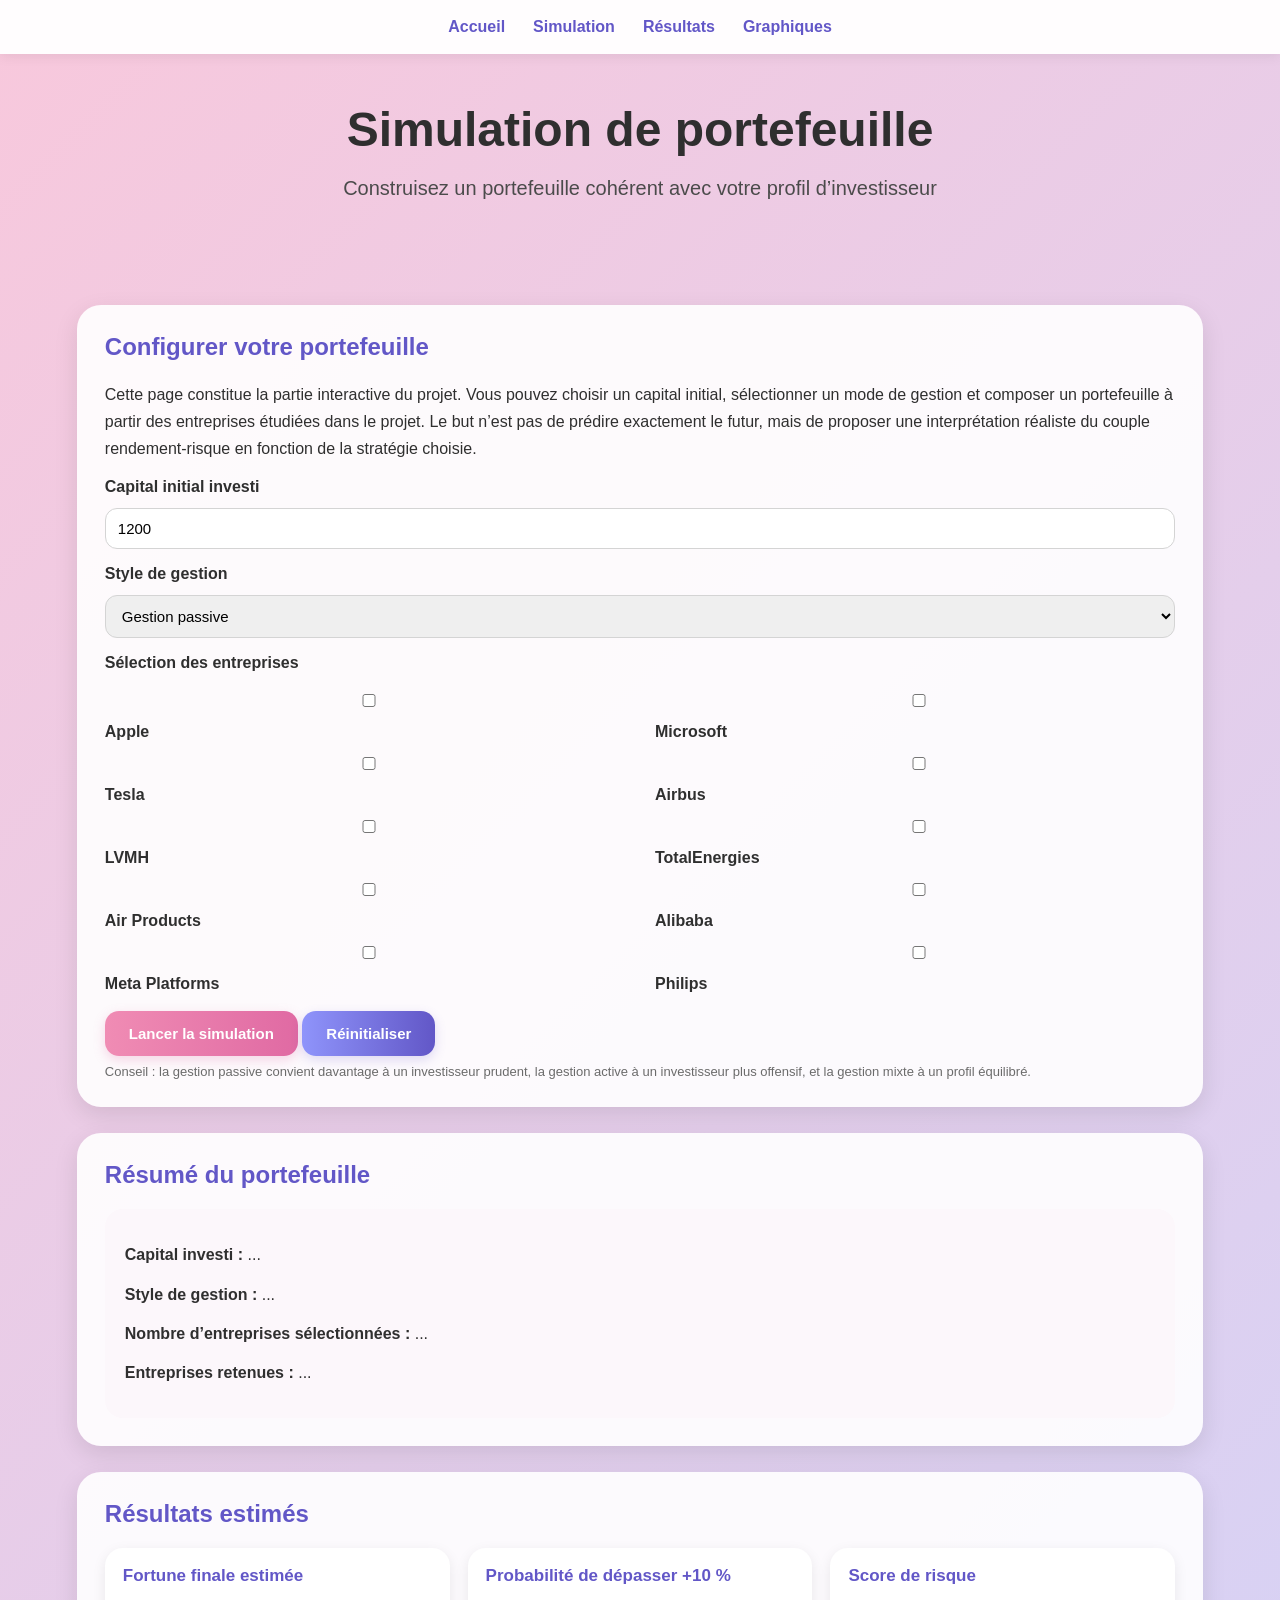
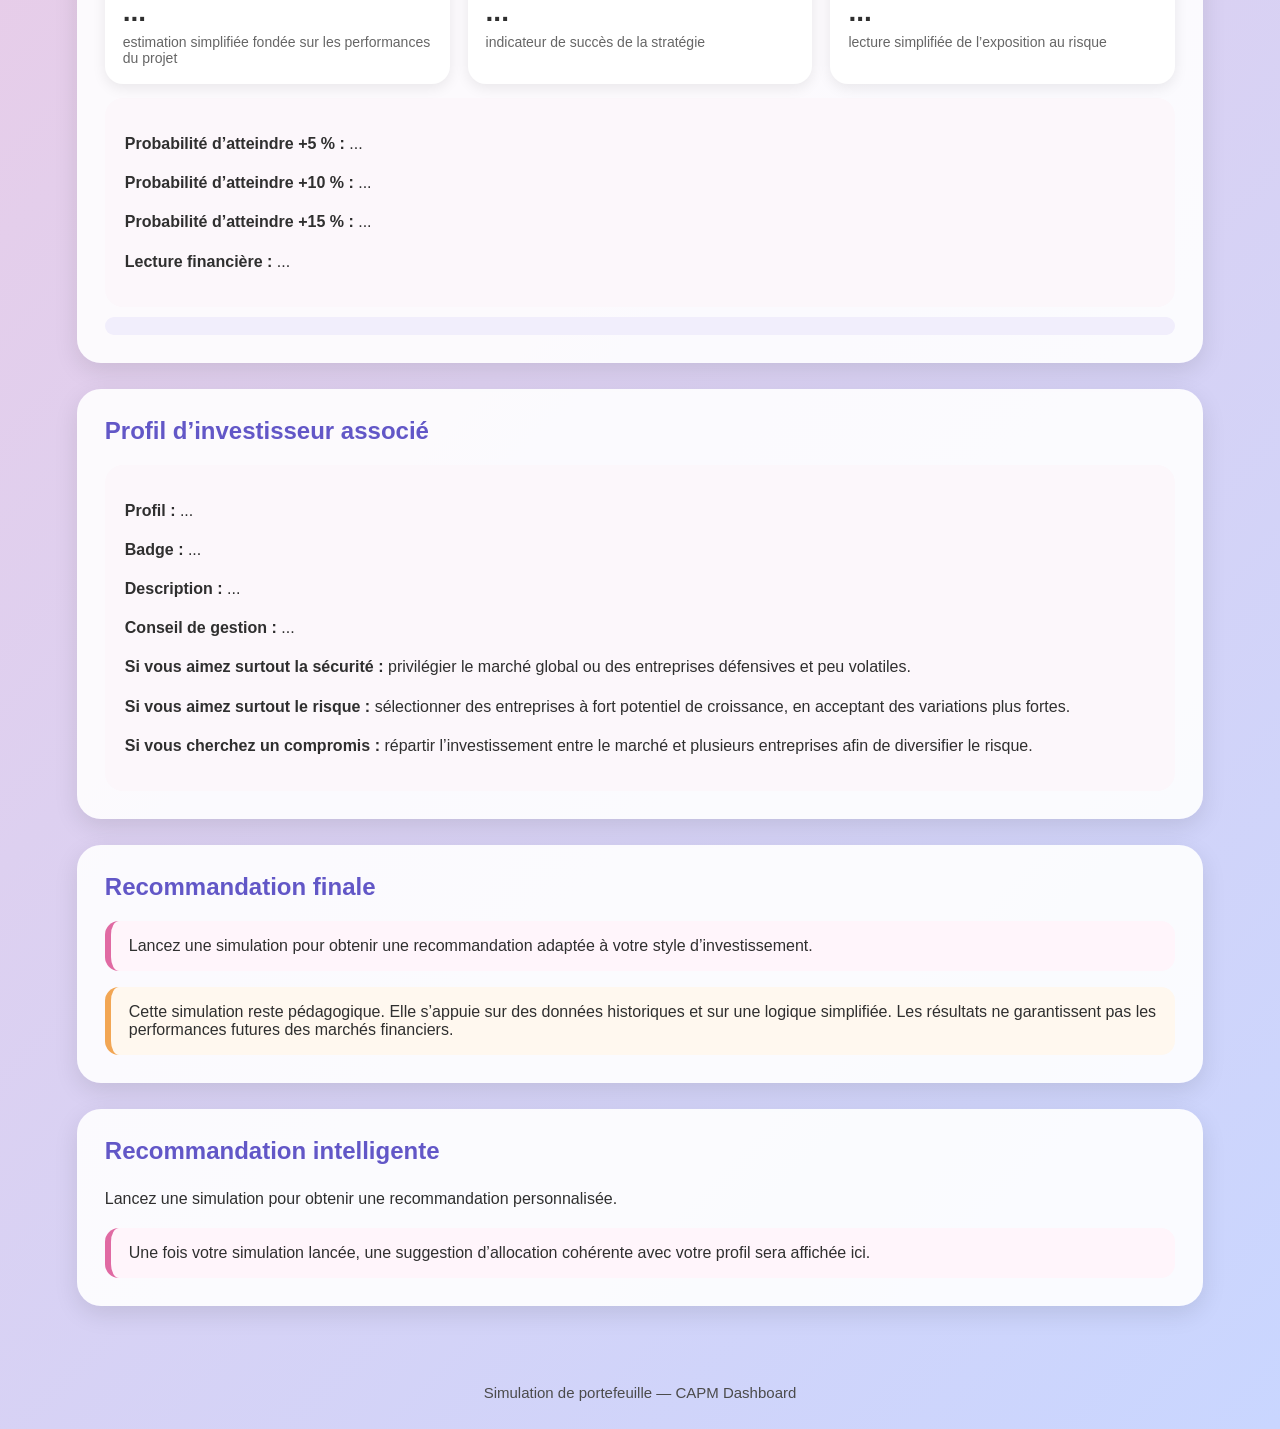
==== simulation.html @ 3e2316d4 "Add files via upload" ====
<!DOCTYPE html>
<html lang="fr">
<head>
    <meta charset="UTF-8">
    <title>Simulation — CAPM Asset Management Dashboard</title>
    <link rel="stylesheet" href="style.css">
</head>
<body>

<nav>
    <a href="index.html">Accueil</a>
    <a href="simulation.html">Simulation</a>
    <a href="resultats.html">Résultats</a>
    <a href="graphiques.html">Graphiques</a>
</nav>

<header>
    <h1>Simulation de portefeuille</h1>
    <p>Construisez un portefeuille cohérent avec votre profil d’investisseur</p>
</header>

<div class="container">

    <div class="card">
        <h2>Configurer votre portefeuille</h2>
        <p>
            Cette page constitue la partie interactive du projet. Vous pouvez choisir un capital initial,
            sélectionner un mode de gestion et composer un portefeuille à partir des entreprises étudiées
            dans le projet. Le but n’est pas de prédire exactement le futur, mais de proposer une
            interprétation réaliste du couple rendement-risque en fonction de la stratégie choisie.
        </p>

        <label for="somme">Capital initial investi</label>
        <input type="number" id="somme" value="1200" min="100" step="50">

        <label for="strategie">Style de gestion</label>
        <select id="strategie">
            <option value="passive">Gestion passive</option>
            <option value="active">Gestion active</option>
            <option value="mixte">Gestion mixte</option>
        </select>

        <label>Sélection des entreprises</label>
        <div class="actions">
            <label><input type="checkbox" class="action" value="Apple" data-risk="8" data-return="9"> Apple</label>
            <label><input type="checkbox" class="action" value="Microsoft" data-risk="7" data-return="8"> Microsoft</label>
            <label><input type="checkbox" class="action" value="Tesla" data-risk="10" data-return="10"> Tesla</label>
            <label><input type="checkbox" class="action" value="Airbus" data-risk="5" data-return="6"> Airbus</label>
            <label><input type="checkbox" class="action" value="LVMH" data-risk="4" data-return="6"> LVMH</label>
            <label><input type="checkbox" class="action" value="TotalEnergies" data-risk="3" data-return="4"> TotalEnergies</label>
            <label><input type="checkbox" class="action" value="Air Products" data-risk="3" data-return="4"> Air Products</label>
            <label><input type="checkbox" class="action" value="Alibaba" data-risk="6" data-return="5"> Alibaba</label>
            <label><input type="checkbox" class="action" value="Meta Platforms" data-risk="9" data-return="9"> Meta Platforms</label>
            <label><input type="checkbox" class="action" value="Philips" data-risk="3" data-return="3"> Philips</label>
        </div>

        <button onclick="lancerSimulation()">Lancer la simulation</button>
        <button class="secondary" onclick="resetSimulation()">Réinitialiser</button>

        <div class="small-note">
            Conseil : la gestion passive convient davantage à un investisseur prudent, la gestion active
            à un investisseur plus offensif, et la gestion mixte à un profil équilibré.
        </div>
    </div>

    <div class="card">
        <h2>Résumé du portefeuille</h2>
        <div class="result-box">
            <p><strong>Capital investi :</strong> <span id="affichageSomme">...</span></p>
            <p><strong>Style de gestion :</strong> <span id="affichageStrategie">...</span></p>
            <p><strong>Nombre d’entreprises sélectionnées :</strong> <span id="affichageActions">...</span></p>
            <p><strong>Entreprises retenues :</strong> <span id="listeActions">...</span></p>
        </div>
    </div>

    <div class="card">
        <h2>Résultats estimés</h2>
        <div class="grid-3">
            <div class="metric-card">
                <h3>Fortune finale estimée</h3>
                <div class="metric-value" id="fortuneFinale">...</div>
                <div class="metric-subtitle">estimation simplifiée fondée sur les performances du projet</div>
            </div>

            <div class="metric-card">
                <h3>Probabilité de dépasser +10 %</h3>
                <div class="metric-value" id="proba10">...</div>
                <div class="metric-subtitle">indicateur de succès de la stratégie</div>
            </div>

            <div class="metric-card">
                <h3>Score de risque</h3>
                <div class="metric-value" id="scoreRisque">...</div>
                <div class="metric-subtitle">lecture simplifiée de l’exposition au risque</div>
            </div>
        </div>

        <div class="result-box">
            <p><strong>Probabilité d’atteindre +5 % :</strong> <span id="proba5">...</span></p>
            <p><strong>Probabilité d’atteindre +10 % :</strong> <span id="proba10bis">...</span></p>
            <p><strong>Probabilité d’atteindre +15 % :</strong> <span id="proba15">...</span></p>
            <p><strong>Lecture financière :</strong> <span id="interpretation">...</span></p>
        </div>

        <div class="risk-bar-container">
            <div class="risk-bar" id="riskBar"></div>
        </div>
    </div>

    <div class="card">
        <h2>Profil d’investisseur associé</h2>
        <div class="result-box">
            <p><strong>Profil :</strong> <span id="profilAgent">...</span></p>
            <p><strong>Badge :</strong> <span id="badgeContainer">...</span></p>
            <p><strong>Description :</strong> <span id="descriptionAgent">...</span></p>
            <p><strong>Conseil de gestion :</strong> <span id="conseilAgent">...</span></p>
            <p><strong>Si vous aimez surtout la sécurité :</strong> privilégier le marché global ou des entreprises défensives et peu volatiles.</p>
            <p><strong>Si vous aimez surtout le risque :</strong> sélectionner des entreprises à fort potentiel de croissance, en acceptant des variations plus fortes.</p>
            <p><strong>Si vous cherchez un compromis :</strong> répartir l’investissement entre le marché et plusieurs entreprises afin de diversifier le risque.</p>
        </div>
    </div>

    <div class="card">
        <h2>Recommandation finale</h2>
        <div class="tip-box">
            <span id="recommandationFinale">
                Lancez une simulation pour obtenir une recommandation adaptée à votre style d’investissement.
            </span>
        </div>
        <div class="warning-box">
            Cette simulation reste pédagogique. Elle s’appuie sur des données historiques et sur une logique
            simplifiée. Les résultats ne garantissent pas les performances futures des marchés financiers.
        </div>
    </div>

    <div class="card">
        <h2>Recommandation intelligente</h2>
        <p id="recoTexte">Lancez une simulation pour obtenir une recommandation personnalisée.</p>
        <div class="tip-box" id="recoConseil">Une fois votre simulation lancée, une suggestion d’allocation cohérente avec votre profil sera affichée ici.</div>
    </div>

</div>

<div class="footer">
    Simulation de portefeuille — CAPM Dashboard
</div>

<script>
function lancerSimulation() {
    const somme = parseFloat(document.getElementById("somme").value);
    const strategie = document.getElementById("strategie").value;
    const actionsChoisies = document.querySelectorAll(".action:checked");
    const nbActions = actionsChoisies.length;

    let noms = [];
    let totalRisk = 0;
    let totalReturn = 0;

    actionsChoisies.forEach(action => {
        noms.push(action.value);
        totalRisk += parseFloat(action.dataset.risk);
        totalReturn += parseFloat(action.dataset.return);
    });

    let moyenneRisk = nbActions > 0 ? totalRisk / nbActions : 0;
    let moyenneReturn = nbActions > 0 ? totalReturn / nbActions : 0;

    let strategieTexte = "";
    let profilAgent = "";
    let descriptionAgent = "";
    let conseilAgent = "";
    let interpretation = "";
    let recommandationFinale = "";

    let baseMultiplier = 1.0;
    let proba5 = 0;
    let proba10 = 0;
    let proba15 = 0;
    let riskScore = 0;

    if (strategie === "passive") {
        strategieTexte = "Gestion passive";
        baseMultiplier = 2.18;
        proba5 = 92;
        proba10 = 84;
        proba15 = 72;
        riskScore = 28;

        profilAgent = "Investisseur prudent";
        descriptionAgent = "Ce profil privilégie la stabilité, la régularité et la réduction de l’exposition au risque. Il recherche une progression plus modérée mais plus prévisible.";
        conseilAgent = "Une gestion passive est adaptée si vous souhaitez suivre le marché global avec une logique de prudence et de discipline.";
        interpretation = "Votre portefeuille repose sur une logique de stabilité. Le potentiel de gain est plus modéré, mais le niveau de risque reste mieux contrôlé.";
        recommandationFinale = "Cette configuration convient si votre priorité est la sécurité du capital et la limitation des fluctuations trop importantes.";
    }

    if (strategie === "active") {
        strategieTexte = "Gestion active";
        baseMultiplier = 3.15;
        proba5 = 88;
        proba10 = 78;
        proba15 = 66;
        riskScore = 58;

        profilAgent = "Investisseur dynamique";
        descriptionAgent = "Ce profil accepte davantage de volatilité pour viser une performance plus élevée. Il privilégie les entreprises au potentiel de croissance plus fort.";
        conseilAgent = "Une gestion active est pertinente si vous acceptez un niveau de risque plus important pour rechercher une meilleure performance.";
        interpretation = "Votre portefeuille est orienté vers la performance. Le rendement potentiel est plus élevé, mais l’exposition au risque est également plus forte.";
        recommandationFinale = "Cette configuration convient si vous êtes prêt à accepter l’incertitude et la volatilité en échange d’un rendement espéré plus ambitieux.";
    }

    if (strategie === "mixte") {
        strategieTexte = "Gestion mixte";
        baseMultiplier = 2.62;
        proba5 = 94;
        proba10 = 87;
        proba15 = 75;
        riskScore = 42;

        profilAgent = "Investisseur équilibré";
        descriptionAgent = "Ce profil cherche un compromis cohérent entre prudence et recherche de rendement. Il combine diversification et sélection ciblée.";
        conseilAgent = "Une gestion mixte est adaptée si vous souhaitez répartir votre risque tout en cherchant à améliorer la performance par rapport au simple suivi du marché.";
        interpretation = "Votre portefeuille recherche un équilibre entre sécurité et croissance. Il réduit une partie du risque tout en conservant un potentiel de rendement intéressant.";
        recommandationFinale = "Cette configuration convient si vous souhaitez une stratégie diversifiée, plus flexible et mieux adaptée à un compromis rendement-risque.";
    }

    if (strategie !== "passive" && nbActions > 0) {
        baseMultiplier += moyenneReturn * 0.08;
        riskScore += moyenneRisk * 3.5;

        if (nbActions === 1) {
            riskScore += 18;
            interpretation += " Le portefeuille est très concentré sur une seule entreprise, ce qui augmente fortement le risque spécifique.";
        } else if (nbActions === 2) {
            riskScore += 10;
            interpretation += " Le portefeuille reste concentré, avec une diversification encore limitée.";
        } else if (nbActions === 3) {
            riskScore += 5;
            interpretation += " Le niveau de diversification commence à réduire une partie du risque spécifique.";
        } else if (nbActions >= 4) {
            riskScore -= 6;
            interpretation += " La diversification du portefeuille permet de réduire une partie du risque spécifique.";
        }

        proba5 += Math.round((moyenneReturn - moyenneRisk) * 0.6);
        proba10 += Math.round((moyenneReturn - moyenneRisk) * 0.4);
        proba15 += Math.round((moyenneReturn - moyenneRisk) * 0.2);
    }

    if ((strategie === "active" || strategie === "mixte") && nbActions === 0) {
        interpretation = "Aucune entreprise n’a été sélectionnée. Pour une gestion active ou mixte, il est préférable de choisir plusieurs entreprises afin de rendre la simulation cohérente.";
        recommandationFinale = "Sélectionnez plusieurs entreprises afin d’obtenir une meilleure lecture du risque et du potentiel de rendement.";
        riskScore += 8;
    }

    proba5 = Math.max(0, Math.min(100, proba5));
    proba10 = Math.max(0, Math.min(100, proba10));
    proba15 = Math.max(0, Math.min(100, proba15));
    riskScore = Math.max(0, Math.min(100, Math.round(riskScore)));

    const fortuneFinale = (somme * baseMultiplier).toFixed(2);

    document.getElementById("affichageSomme").textContent = somme.toFixed(2) + " €";
    document.getElementById("affichageStrategie").textContent = strategieTexte;
    document.getElementById("affichageActions").textContent = nbActions;
    document.getElementById("listeActions").textContent = noms.length > 0 ? noms.join(", ") : "Aucune entreprise sélectionnée";
    document.getElementById("fortuneFinale").textContent = fortuneFinale + " €";
    document.getElementById("proba5").textContent = proba5 + " %";
    document.getElementById("proba10").textContent = proba10 + " %";
    document.getElementById("proba10bis").textContent = proba10 + " %";
    document.getElementById("proba15").textContent = proba15 + " %";
    document.getElementById("scoreRisque").textContent = riskScore + "/100";
    document.getElementById("interpretation").textContent = interpretation;
    document.getElementById("profilAgent").textContent = profilAgent;
    document.getElementById("descriptionAgent").textContent = descriptionAgent;
    document.getElementById("conseilAgent").textContent = conseilAgent;
    document.getElementById("recommandationFinale").textContent = recommandationFinale;

    let badgeHTML = "";
    if (riskScore <= 35) {
        badgeHTML = '<span class="profile-badge badge-prudent">Prudent</span>';
    } else if (riskScore <= 60) {
        badgeHTML = '<span class="profile-badge badge-equilibre">Équilibré</span>';
    } else {
        badgeHTML = '<span class="profile-badge badge-dynamique">Dynamique</span>';
    }
    document.getElementById("badgeContainer").innerHTML = badgeHTML;
    document.getElementById("riskBar").style.width = riskScore + "%";

    let recoTexte = "";
    let recoConseil = "";

    if (riskScore <= 35) {
        recoTexte = "Votre profil est prudent. Il est recommandé de privilégier des entreprises stables et moins volatiles, ainsi qu’une exposition au marché global.";
        recoConseil = "Vous pouvez privilégier des entreprises comme Airbus, LVMH ou TotalEnergies, ou utiliser une stratégie passive basée sur l’indice SPY. Une diversification large est fortement recommandée.";
    } else if (riskScore <= 60) {
        recoTexte = "Votre profil est équilibré. Vous pouvez combiner des entreprises stables et des entreprises à plus fort potentiel afin d’optimiser le couple rendement-risque.";
        recoConseil = "Une combinaison entre Microsoft, Airbus et une part de marché est cohérente. Vous pouvez également ajouter une entreprise plus dynamique pour améliorer le rendement.";
    } else {
        recoTexte = "Votre profil est dynamique. Vous pouvez viser une performance plus élevée en sélectionnant des entreprises à fort potentiel, tout en acceptant un niveau de risque plus important.";
        recoConseil = "Des entreprises comme Apple, Tesla ou Meta Platforms peuvent être intéressantes dans cette logique. Attention cependant à ne pas trop concentrer votre portefeuille.";
    }

    document.getElementById("recoTexte").textContent = recoTexte;
    document.getElementById("recoConseil").textContent = recoConseil;
}

function resetSimulation() {
    document.getElementById("somme").value = 1200;
    document.getElementById("strategie").value = "passive";
    document.querySelectorAll(".action").forEach(action => action.checked = false);

    document.getElementById("affichageSomme").textContent = "...";
    document.getElementById("affichageStrategie").textContent = "...";
    document.getElementById("affichageActions").textContent = "...";
    document.getElementById("listeActions").textContent = "...";
    document.getElementById("fortuneFinale").textContent = "...";
    document.getElementById("proba5").textContent = "...";
    document.getElementById("proba10").textContent = "...";
    document.getElementById("proba10bis").textContent = "...";
    document.getElementById("proba15").textContent = "...";
    document.getElementById("scoreRisque").textContent = "...";
    document.getElementById("interpretation").textContent = "...";
    document.getElementById("profilAgent").textContent = "...";
    document.getElementById("descriptionAgent").textContent = "...";
    document.getElementById("conseilAgent").textContent = "...";
    document.getElementById("badgeContainer").textContent = "...";
    document.getElementById("recommandationFinale").textContent = "Lancez une simulation pour obtenir une recommandation adaptée à votre style d’investissement.";
    document.getElementById("riskBar").style.width = "0%";
    document.getElementById("recoTexte").textContent = "Lancez une simulation pour obtenir une recommandation personnalisée.";
    document.getElementById("recoConseil").textContent = "Une fois votre simulation lancée, une suggestion d’allocation cohérente avec votre profil sera affichée ici.";
}
</script>

</body>
</html>
---- style.css ----
body {
    font-family: Arial, sans-serif;
    background: linear-gradient(135deg, #f8c8dc, #c9d6ff);
    margin: 0;
    padding: 0;
    color: #2f2f2f;
}

nav {
    background: rgba(255, 255, 255, 0.96);
    padding: 18px 30px;
    display: flex;
    justify-content: center;
    gap: 28px;
    box-shadow: 0 2px 12px rgba(0, 0, 0, 0.08);
    position: sticky;
    top: 0;
    z-index: 1000;
}

nav a {
    text-decoration: none;
    color: #6257c7;
    font-weight: 700;
    font-size: 16px;
    transition: 0.2s ease;
}

nav a:hover {
    color: #e06aa3;
}

header {
    text-align: center;
    padding: 48px 20px 20px 20px;
}

header h1 {
    margin: 0;
    font-size: 48px;
    color: #2f2f2f;
}

header p {
    font-size: 20px;
    color: #4b4b4b;
    margin-top: 14px;
}

.container {
    width: 88%;
    margin: 60px auto 50px auto;
}

.card {
    background: rgba(255, 255, 255, 0.90);
    border-radius: 24px;
    padding: 28px;
    margin-bottom: 26px;
    box-shadow: 0 8px 24px rgba(0, 0, 0, 0.10);
    overflow: visible;
}

h2 {
    color: #6257c7;
    margin-top: 0;
    font-size: 24px;
}

h3 {
    color: #e06aa3;
    margin-bottom: 10px;
}

p {
    font-size: 16px;
    line-height: 1.7;
}

label {
    font-weight: 700;
    display: inline-block;
    margin-bottom: 6px;
}

input, select {
    padding: 11px 12px;
    border-radius: 12px;
    border: 1px solid #d4d4d4;
    margin-top: 6px;
    margin-bottom: 16px;
    font-size: 15px;
    width: 100%;
    box-sizing: border-box;
}

button {
    background: linear-gradient(90deg, #f08cb4, #e06aa3);
    border: none;
    padding: 14px 24px;
    color: white;
    border-radius: 14px;
    cursor: pointer;
    font-weight: 700;
    font-size: 15px;
    box-shadow: 0 4px 12px rgba(224, 106, 163, 0.25);
    transition: 0.2s ease;
}

button:hover {
    transform: translateY(-1px);
    opacity: 0.96;
}

button.secondary {
    background: linear-gradient(90deg, #8f94fb, #6257c7);
    box-shadow: 0 4px 12px rgba(98, 87, 199, 0.20);
}

.actions {
    display: grid;
    grid-template-columns: repeat(2, 1fr);
    gap: 10px 30px;
    margin-top: 10px;
    margin-bottom: 18px;
}

.actions label {
    font-weight: 600;
    margin-bottom: 0;
}

.result-box {
    background: #fcf7fb;
    border-radius: 18px;
    padding: 20px;
    margin-top: 14px;
    overflow: visible;
    min-height: auto;
}

.result-box p {
    margin: 12px 0;
    line-height: 1.7;
}

.highlight {
    color: #6257c7;
    font-weight: 700;
}

.tip-box {
    background: #fff5fb;
    border-left: 6px solid #e06aa3;
    padding: 16px 18px;
    border-radius: 14px;
    margin-top: 16px;
}

.warning-box {
    background: #fff8ef;
    border-left: 6px solid #f2a654;
    padding: 16px 18px;
    border-radius: 14px;
    margin-top: 16px;
}

.success-box {
    background: #f3fff8;
    border-left: 6px solid #48b97c;
    padding: 16px 18px;
    border-radius: 14px;
    margin-top: 16px;
}

.grid-2 {
    display: grid;
    grid-template-columns: 1fr 1fr;
    gap: 22px;
}

.grid-3 {
    display: grid;
    grid-template-columns: repeat(3, 1fr);
    gap: 18px;
}

.metric-card {
    background: white;
    border-radius: 18px;
    padding: 18px;
    box-shadow: 0 4px 14px rgba(0, 0, 0, 0.08);
}

.metric-card h3 {
    margin-top: 0;
    font-size: 17px;
    color: #6257c7;
}

.metric-value {
    font-size: 28px;
    font-weight: 700;
    color: #2f2f2f;
    margin-top: 8px;
}

.metric-subtitle {
    font-size: 14px;
    color: #666;
    margin-top: 6px;
}

.profile-badge {
    display: inline-block;
    padding: 8px 14px;
    border-radius: 999px;
    font-weight: 700;
    font-size: 14px;
    margin-top: 8px;
}

.badge-prudent {
    background: #e8f4ff;
    color: #2b6cb0;
}

.badge-equilibre {
    background: #f2ecff;
    color: #6b46c1;
}

.badge-dynamique {
    background: #ffe9f2;
    color: #c53074;
}

.chart-card img {
    max-width: 100%;
    border-radius: 18px;
    margin-top: 18px;
    box-shadow: 0 6px 18px rgba(0, 0, 0, 0.10);
}

.risk-bar-container {
    width: 100%;
    background: #f1eefc;
    border-radius: 999px;
    overflow: hidden;
    height: 18px;
    margin-top: 10px;
}

.risk-bar {
    height: 18px;
    border-radius: 999px;
    background: linear-gradient(90deg, #48b97c, #f2a654, #e06aa3);
    width: 0%;
    transition: width 0.4s ease;
}

.table-like {
    width: 100%;
    border-collapse: collapse;
    margin-top: 12px;
}

.table-like th,
.table-like td {
    text-align: left;
    padding: 12px 10px;
    border-bottom: 1px solid #eee;
    font-size: 15px;
}

.table-like th {
    color: #6257c7;
    background: #faf7ff;
}

.footer {
    text-align: center;
    padding: 28px;
    color: #4b4b4b;
    font-size: 15px;
}

.small-note {
    font-size: 13px;
    color: #6b6b6b;
    margin-top: 8px;
}

@media (max-width: 950px) {
    .container {
        width: 92%;
    }

    .grid-2,
    .grid-3,
    .actions {
        grid-template-columns: 1fr;
    }

    header h1 {
        font-size: 36px;
    }

    header p {
        font-size: 18px;
    }
}
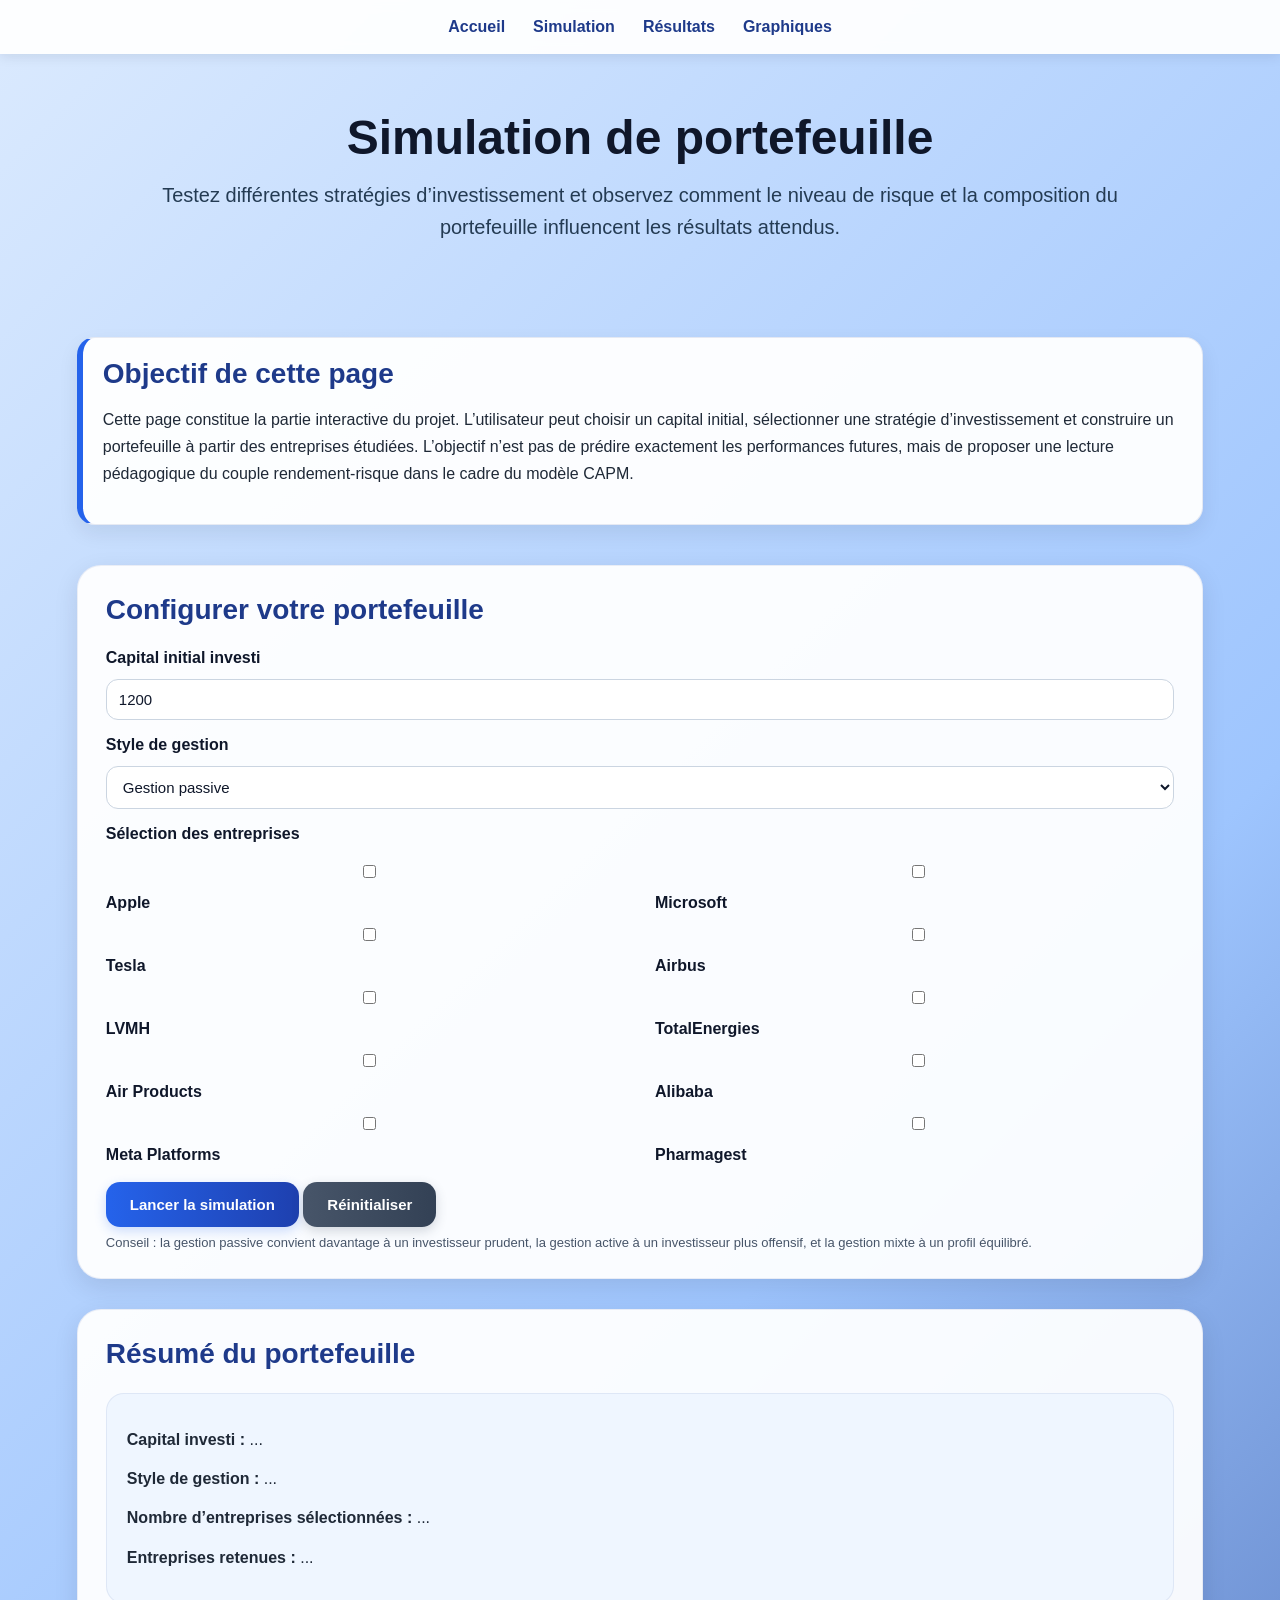
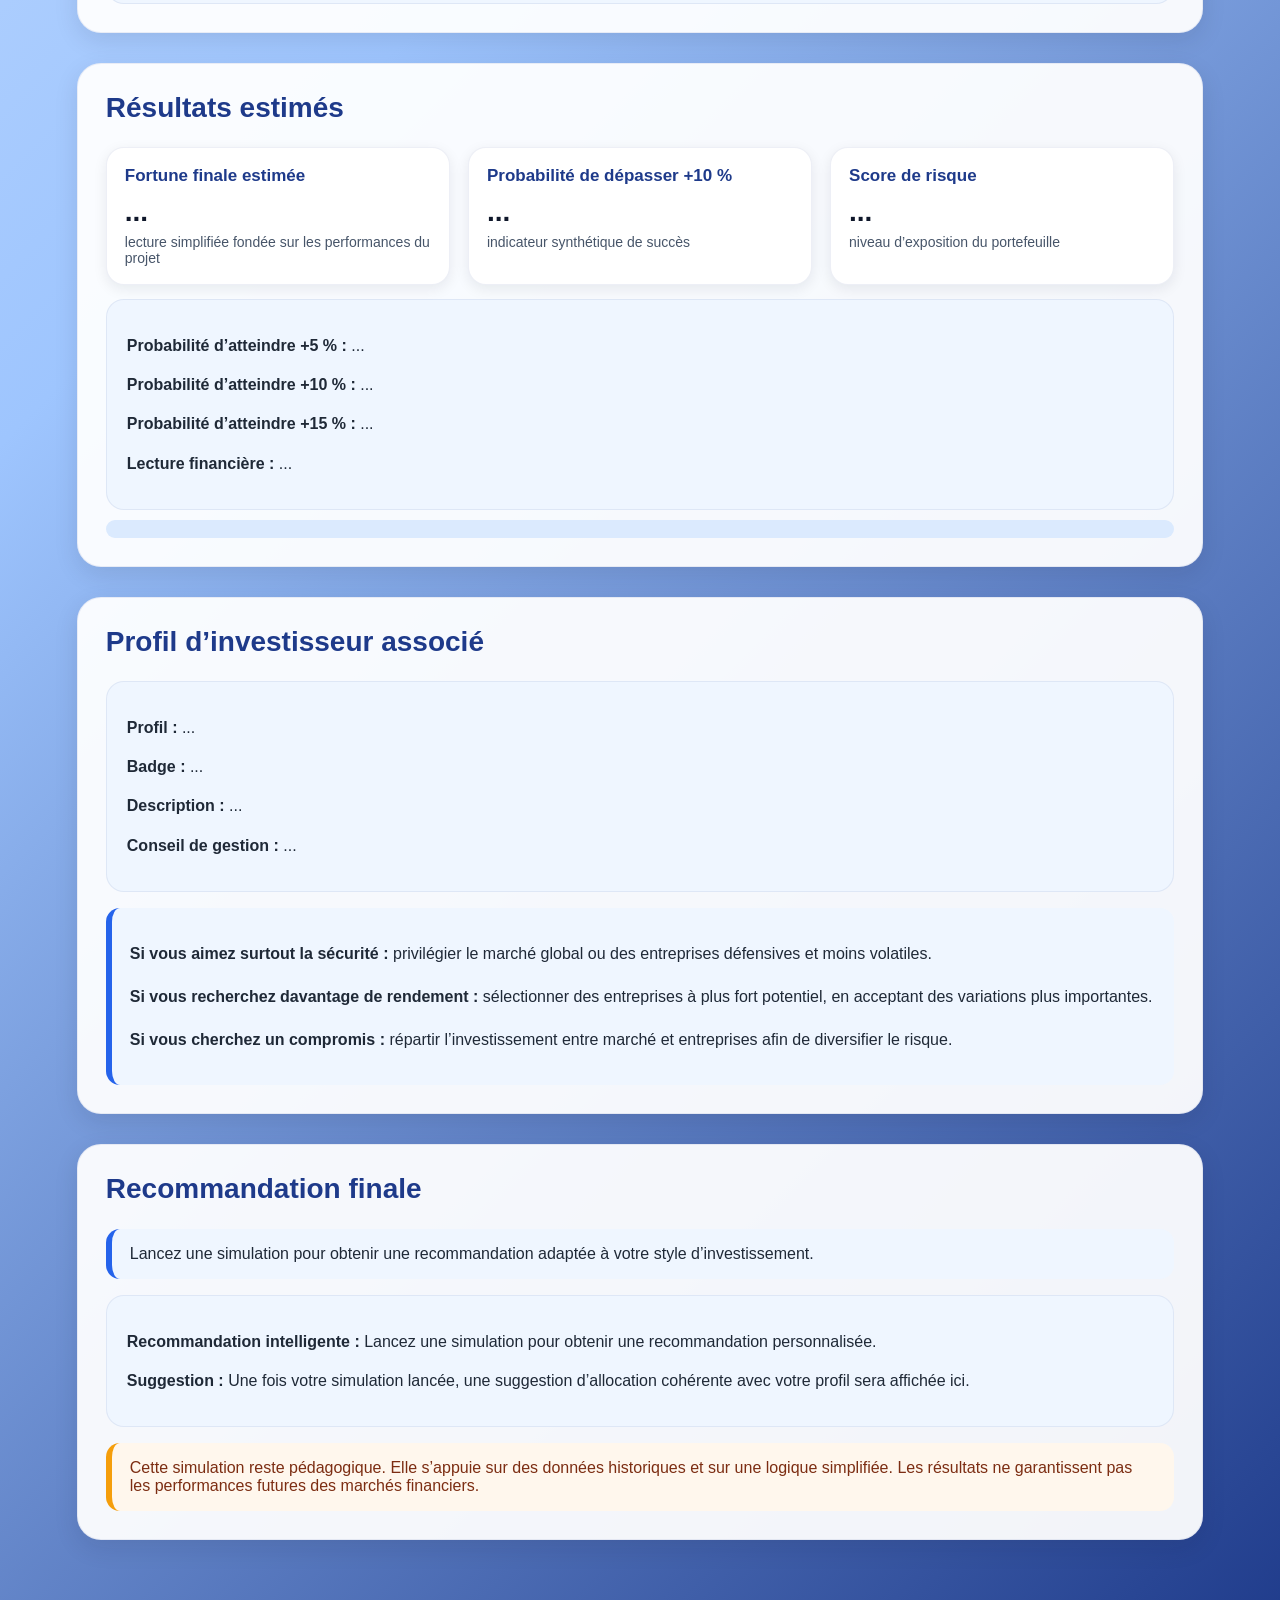
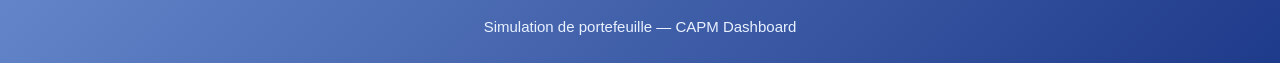
==== commit d4c26fbb: "simulation.html" ====
--- a/simulation.html
+++ b/simulation.html
@@ -16,19 +16,28 @@
 
 <header>
     <h1>Simulation de portefeuille</h1>
-    <p>Construisez un portefeuille cohérent avec votre profil d’investisseur</p>
+    <p>
+        Testez différentes stratégies d’investissement et observez comment
+        le niveau de risque et la composition du portefeuille influencent
+        les résultats attendus.
+    </p>
 </header>
 
 <div class="container">
 
+    <div class="problem-box">
+        <h2>Objectif de cette page</h2>
+        <p>
+            Cette page constitue la partie interactive du projet. L’utilisateur peut choisir
+            un capital initial, sélectionner une stratégie d’investissement et construire
+            un portefeuille à partir des entreprises étudiées. L’objectif n’est pas de prédire
+            exactement les performances futures, mais de proposer une lecture pédagogique
+            du couple rendement-risque dans le cadre du modèle CAPM.
+        </p>
+    </div>
+
     <div class="card">
         <h2>Configurer votre portefeuille</h2>
-        <p>
-            Cette page constitue la partie interactive du projet. Vous pouvez choisir un capital initial,
-            sélectionner un mode de gestion et composer un portefeuille à partir des entreprises étudiées
-            dans le projet. Le but n’est pas de prédire exactement le futur, mais de proposer une
-            interprétation réaliste du couple rendement-risque en fonction de la stratégie choisie.
-        </p>
 
         <label for="somme">Capital initial investi</label>
         <input type="number" id="somme" value="1200" min="100" step="50">
@@ -51,15 +60,16 @@
             <label><input type="checkbox" class="action" value="Air Products" data-risk="3" data-return="4"> Air Products</label>
             <label><input type="checkbox" class="action" value="Alibaba" data-risk="6" data-return="5"> Alibaba</label>
             <label><input type="checkbox" class="action" value="Meta Platforms" data-risk="9" data-return="9"> Meta Platforms</label>
-            <label><input type="checkbox" class="action" value="Philips" data-risk="3" data-return="3"> Philips</label>
+            <label><input type="checkbox" class="action" value="Pharmagest" data-risk="3" data-return="3"> Pharmagest</label>
         </div>
 
         <button onclick="lancerSimulation()">Lancer la simulation</button>
         <button class="secondary" onclick="resetSimulation()">Réinitialiser</button>
 
         <div class="small-note">
-            Conseil : la gestion passive convient davantage à un investisseur prudent, la gestion active
-            à un investisseur plus offensif, et la gestion mixte à un profil équilibré.
+            Conseil : la gestion passive convient davantage à un investisseur prudent,
+            la gestion active à un investisseur plus offensif, et la gestion mixte à
+            un profil équilibré.
         </div>
     </div>
 
@@ -75,23 +85,24 @@
 
     <div class="card">
         <h2>Résultats estimés</h2>
+
         <div class="grid-3">
             <div class="metric-card">
                 <h3>Fortune finale estimée</h3>
                 <div class="metric-value" id="fortuneFinale">...</div>
-                <div class="metric-subtitle">estimation simplifiée fondée sur les performances du projet</div>
+                <div class="metric-subtitle">lecture simplifiée fondée sur les performances du projet</div>
             </div>
 
             <div class="metric-card">
                 <h3>Probabilité de dépasser +10 %</h3>
                 <div class="metric-value" id="proba10">...</div>
-                <div class="metric-subtitle">indicateur de succès de la stratégie</div>
+                <div class="metric-subtitle">indicateur synthétique de succès</div>
             </div>
 
             <div class="metric-card">
                 <h3>Score de risque</h3>
                 <div class="metric-value" id="scoreRisque">...</div>
-                <div class="metric-subtitle">lecture simplifiée de l’exposition au risque</div>
+                <div class="metric-subtitle">niveau d’exposition du portefeuille</div>
             </div>
         </div>
 
@@ -114,9 +125,12 @@
             <p><strong>Badge :</strong> <span id="badgeContainer">...</span></p>
             <p><strong>Description :</strong> <span id="descriptionAgent">...</span></p>
             <p><strong>Conseil de gestion :</strong> <span id="conseilAgent">...</span></p>
-            <p><strong>Si vous aimez surtout la sécurité :</strong> privilégier le marché global ou des entreprises défensives et peu volatiles.</p>
-            <p><strong>Si vous aimez surtout le risque :</strong> sélectionner des entreprises à fort potentiel de croissance, en acceptant des variations plus fortes.</p>
-            <p><strong>Si vous cherchez un compromis :</strong> répartir l’investissement entre le marché et plusieurs entreprises afin de diversifier le risque.</p>
+        </div>
+
+        <div class="tip-box">
+            <p><strong>Si vous aimez surtout la sécurité :</strong> privilégier le marché global ou des entreprises défensives et moins volatiles.</p>
+            <p><strong>Si vous recherchez davantage de rendement :</strong> sélectionner des entreprises à plus fort potentiel, en acceptant des variations plus importantes.</p>
+            <p><strong>Si vous cherchez un compromis :</strong> répartir l’investissement entre marché et entreprises afin de diversifier le risque.</p>
         </div>
     </div>
 
@@ -127,16 +141,17 @@
                 Lancez une simulation pour obtenir une recommandation adaptée à votre style d’investissement.
             </span>
         </div>
+
+        <div class="result-box" style="margin-top:16px;">
+            <p><strong>Recommandation intelligente :</strong> <span id="recoTexte">Lancez une simulation pour obtenir une recommandation personnalisée.</span></p>
+            <p><strong>Suggestion :</strong> <span id="recoConseil">Une fois votre simulation lancée, une suggestion d’allocation cohérente avec votre profil sera affichée ici.</span></p>
+        </div>
+
         <div class="warning-box">
-            Cette simulation reste pédagogique. Elle s’appuie sur des données historiques et sur une logique
-            simplifiée. Les résultats ne garantissent pas les performances futures des marchés financiers.
-        </div>
-    </div>
-
-    <div class="card">
-        <h2>Recommandation intelligente</h2>
-        <p id="recoTexte">Lancez une simulation pour obtenir une recommandation personnalisée.</p>
-        <div class="tip-box" id="recoConseil">Une fois votre simulation lancée, une suggestion d’allocation cohérente avec votre profil sera affichée ici.</div>
+            Cette simulation reste pédagogique. Elle s’appuie sur des données historiques
+            et sur une logique simplifiée. Les résultats ne garantissent pas les performances
+            futures des marchés financiers.
+        </div>
     </div>
 
 </div>
@@ -187,10 +202,10 @@
         riskScore = 28;
 
         profilAgent = "Investisseur prudent";
-        descriptionAgent = "Ce profil privilégie la stabilité, la régularité et la réduction de l’exposition au risque. Il recherche une progression plus modérée mais plus prévisible.";
+        descriptionAgent = "Ce profil privilégie la stabilité, la régularité et la limitation du risque. Il recherche une progression plus modérée mais plus prévisible.";
         conseilAgent = "Une gestion passive est adaptée si vous souhaitez suivre le marché global avec une logique de prudence et de discipline.";
-        interpretation = "Votre portefeuille repose sur une logique de stabilité. Le potentiel de gain est plus modéré, mais le niveau de risque reste mieux contrôlé.";
-        recommandationFinale = "Cette configuration convient si votre priorité est la sécurité du capital et la limitation des fluctuations trop importantes.";
+        interpretation = "Votre portefeuille repose sur une logique de stabilité. Le potentiel de gain est plus modéré, mais le niveau de risque reste mieux maîtrisé.";
+        recommandationFinale = "Cette configuration convient si votre priorité est la sécurité du capital et la limitation des fluctuations importantes.";
     }
 
     if (strategie === "active") {
@@ -202,10 +217,10 @@
         riskScore = 58;
 
         profilAgent = "Investisseur dynamique";
-        descriptionAgent = "Ce profil accepte davantage de volatilité pour viser une performance plus élevée. Il privilégie les entreprises au potentiel de croissance plus fort.";
-        conseilAgent = "Une gestion active est pertinente si vous acceptez un niveau de risque plus important pour rechercher une meilleure performance.";
+        descriptionAgent = "Ce profil accepte une plus grande volatilité pour viser une performance plus élevée. Il privilégie les entreprises à fort potentiel de croissance.";
+        conseilAgent = "Une gestion active est pertinente si vous acceptez davantage de risque pour rechercher une meilleure performance.";
         interpretation = "Votre portefeuille est orienté vers la performance. Le rendement potentiel est plus élevé, mais l’exposition au risque est également plus forte.";
-        recommandationFinale = "Cette configuration convient si vous êtes prêt à accepter l’incertitude et la volatilité en échange d’un rendement espéré plus ambitieux.";
+        recommandationFinale = "Cette configuration convient si vous êtes prêt à accepter une part d’incertitude plus importante en échange d’un rendement espéré plus ambitieux.";
     }
 
     if (strategie === "mixte") {
@@ -217,10 +232,10 @@
         riskScore = 42;
 
         profilAgent = "Investisseur équilibré";
-        descriptionAgent = "Ce profil cherche un compromis cohérent entre prudence et recherche de rendement. Il combine diversification et sélection ciblée.";
+        descriptionAgent = "Ce profil cherche un compromis entre prudence et recherche de rendement. Il combine diversification et sélection ciblée.";
         conseilAgent = "Une gestion mixte est adaptée si vous souhaitez répartir votre risque tout en cherchant à améliorer la performance par rapport au simple suivi du marché.";
         interpretation = "Votre portefeuille recherche un équilibre entre sécurité et croissance. Il réduit une partie du risque tout en conservant un potentiel de rendement intéressant.";
-        recommandationFinale = "Cette configuration convient si vous souhaitez une stratégie diversifiée, plus flexible et mieux adaptée à un compromis rendement-risque.";
+        recommandationFinale = "Cette configuration convient si vous souhaitez une stratégie diversifiée, plus flexible et plus équilibrée.";
     }
 
     if (strategie !== "passive" && nbActions > 0) {
@@ -284,24 +299,25 @@
         badgeHTML = '<span class="profile-badge badge-dynamique">Dynamique</span>';
     }
     document.getElementById("badgeContainer").innerHTML = badgeHTML;
-    document.getElementById("riskBar").style.width = riskScore + "%";
 
     let recoTexte = "";
     let recoConseil = "";
 
     if (riskScore <= 35) {
         recoTexte = "Votre profil est prudent. Il est recommandé de privilégier des entreprises stables et moins volatiles, ainsi qu’une exposition au marché global.";
-        recoConseil = "Vous pouvez privilégier des entreprises comme Airbus, LVMH ou TotalEnergies, ou utiliser une stratégie passive basée sur l’indice SPY. Une diversification large est fortement recommandée.";
+        recoConseil = "Vous pouvez privilégier des entreprises comme Airbus, LVMH, TotalEnergies ou Pharmagest, ou utiliser une stratégie passive basée sur le marché. Une diversification large reste recommandée.";
     } else if (riskScore <= 60) {
         recoTexte = "Votre profil est équilibré. Vous pouvez combiner des entreprises stables et des entreprises à plus fort potentiel afin d’optimiser le couple rendement-risque.";
-        recoConseil = "Une combinaison entre Microsoft, Airbus et une part de marché est cohérente. Vous pouvez également ajouter une entreprise plus dynamique pour améliorer le rendement.";
+        recoConseil = "Une combinaison entre Microsoft, Airbus, LVMH et une part de marché constitue une stratégie cohérente. Vous pouvez aussi ajouter une valeur plus dynamique pour améliorer le rendement.";
     } else {
         recoTexte = "Votre profil est dynamique. Vous pouvez viser une performance plus élevée en sélectionnant des entreprises à fort potentiel, tout en acceptant un niveau de risque plus important.";
-        recoConseil = "Des entreprises comme Apple, Tesla ou Meta Platforms peuvent être intéressantes dans cette logique. Attention cependant à ne pas trop concentrer votre portefeuille.";
+        recoConseil = "Des entreprises comme Apple, Tesla ou Meta Platforms peuvent être intéressantes dans cette logique. Attention cependant à ne pas trop concentrer le portefeuille.";
     }
 
     document.getElementById("recoTexte").textContent = recoTexte;
     document.getElementById("recoConseil").textContent = recoConseil;
+
+    document.getElementById("riskBar").style.width = riskScore + "%";
 }
 
 function resetSimulation() {
@@ -325,11 +341,11 @@
     document.getElementById("conseilAgent").textContent = "...";
     document.getElementById("badgeContainer").textContent = "...";
     document.getElementById("recommandationFinale").textContent = "Lancez une simulation pour obtenir une recommandation adaptée à votre style d’investissement.";
-    document.getElementById("riskBar").style.width = "0%";
     document.getElementById("recoTexte").textContent = "Lancez une simulation pour obtenir une recommandation personnalisée.";
     document.getElementById("recoConseil").textContent = "Une fois votre simulation lancée, une suggestion d’allocation cohérente avec votre profil sera affichée ici.";
+    document.getElementById("riskBar").style.width = "0%";
 }
 </script>
 
 </body>
-</html>+</html>
--- a/style.css
+++ b/style.css
@@ -1,101 +1,111 @@
 body {
     font-family: Arial, sans-serif;
-    background: linear-gradient(135deg, #f8c8dc, #c9d6ff);
+    background: linear-gradient(135deg, #dbeafe, #9ec5fe 45%, #1e3a8a 100%);
     margin: 0;
     padding: 0;
-    color: #2f2f2f;
+    color: #1f2937;
 }
 
 nav {
-    background: rgba(255, 255, 255, 0.96);
+    background: rgba(255, 255, 255, 0.94);
     padding: 18px 30px;
     display: flex;
     justify-content: center;
     gap: 28px;
-    box-shadow: 0 2px 12px rgba(0, 0, 0, 0.08);
+    box-shadow: 0 2px 12px rgba(15, 23, 42, 0.10);
     position: sticky;
     top: 0;
     z-index: 1000;
+    backdrop-filter: blur(6px);
 }
 
 nav a {
     text-decoration: none;
-    color: #6257c7;
+    color: #1e3a8a;
     font-weight: 700;
     font-size: 16px;
     transition: 0.2s ease;
 }
 
 nav a:hover {
-    color: #e06aa3;
+    color: #0f172a;
 }
 
 header {
     text-align: center;
-    padding: 48px 20px 20px 20px;
+    padding: 56px 20px 24px 20px;
 }
 
 header h1 {
     margin: 0;
     font-size: 48px;
-    color: #2f2f2f;
+    color: #0f172a;
 }
 
 header p {
     font-size: 20px;
-    color: #4b4b4b;
+    color: #243b53;
     margin-top: 14px;
+    max-width: 980px;
+    margin-left: auto;
+    margin-right: auto;
+    line-height: 1.6;
 }
 
 .container {
     width: 88%;
-    margin: 60px auto 50px auto;
+    margin: 50px auto;
 }
 
 .card {
-    background: rgba(255, 255, 255, 0.90);
+    background: rgba(255, 255, 255, 0.94);
     border-radius: 24px;
     padding: 28px;
     margin-bottom: 26px;
-    box-shadow: 0 8px 24px rgba(0, 0, 0, 0.10);
+    box-shadow: 0 8px 24px rgba(15, 23, 42, 0.10);
+    border: 1px solid rgba(30, 58, 138, 0.08);
     overflow: visible;
 }
 
 h2 {
-    color: #6257c7;
+    color: #1e3a8a;
     margin-top: 0;
-    font-size: 24px;
+    font-size: 28px;
 }
 
 h3 {
-    color: #e06aa3;
+    color: #0f172a;
     margin-bottom: 10px;
 }
 
 p {
     font-size: 16px;
     line-height: 1.7;
+    color: #1f2937;
 }
 
 label {
     font-weight: 700;
     display: inline-block;
     margin-bottom: 6px;
+    color: #0f172a;
 }
 
 input, select {
     padding: 11px 12px;
     border-radius: 12px;
-    border: 1px solid #d4d4d4;
+    border: 1px solid #cbd5e1;
     margin-top: 6px;
     margin-bottom: 16px;
     font-size: 15px;
     width: 100%;
     box-sizing: border-box;
+    background: #ffffff;
+    color: #0f172a;
 }
 
 button {
-    background: linear-gradient(90deg, #f08cb4, #e06aa3);
+    background: linear-gradient(90deg, #2563eb, #1e40af);
     border: none;
     padding: 14px 24px;
     color: white;
@@ -103,18 +113,18 @@
     cursor: pointer;
     font-weight: 700;
     font-size: 15px;
-    box-shadow: 0 4px 12px rgba(224, 106, 163, 0.25);
+    box-shadow: 0 4px 12px rgba(37, 99, 235, 0.22);
     transition: 0.2s ease;
 }
 
 button:hover {
     transform: translateY(-1px);
-    opacity: 0.96;
+    opacity: 0.97;
 }
 
 button.secondary {
-    background: linear-gradient(90deg, #8f94fb, #6257c7);
-    box-shadow: 0 4px 12px rgba(98, 87, 199, 0.20);
+    background: linear-gradient(90deg, #475569, #334155);
+    box-shadow: 0 4px 12px rgba(51, 65, 85, 0.20);
 }
 
 .actions {
@@ -131,12 +141,11 @@
 }
 
 .result-box {
-    background: #fcf7fb;
+    background: #eff6ff;
     border-radius: 18px;
     padding: 20px;
     margin-top: 14px;
-    overflow: visible;
-    min-height: auto;
+    border: 1px solid rgba(30, 58, 138, 0.08);
 }
 
 .result-box p {
@@ -145,32 +154,34 @@
 }
 
 .highlight {
-    color: #6257c7;
+    color: #1e3a8a;
     font-weight: 700;
 }
 
 .tip-box {
-    background: #fff5fb;
-    border-left: 6px solid #e06aa3;
+    background: #eff6ff;
+    border-left: 6px solid #2563eb;
     padding: 16px 18px;
     border-radius: 14px;
     margin-top: 16px;
 }
 
 .warning-box {
-    background: #fff8ef;
-    border-left: 6px solid #f2a654;
+    background: #fff7ed;
+    border-left: 6px solid #f59e0b;
     padding: 16px 18px;
     border-radius: 14px;
     margin-top: 16px;
+    color: #7c2d12;
 }
 
 .success-box {
-    background: #f3fff8;
-    border-left: 6px solid #48b97c;
+    background: #ecfdf5;
+    border-left: 6px solid #10b981;
     padding: 16px 18px;
     border-radius: 14px;
     margin-top: 16px;
+    color: #065f46;
 }
 
 .grid-2 {
@@ -186,28 +197,29 @@
 }
 
 .metric-card {
-    background: white;
+    background: #ffffff;
     border-radius: 18px;
     padding: 18px;
-    box-shadow: 0 4px 14px rgba(0, 0, 0, 0.08);
+    box-shadow: 0 4px 14px rgba(15, 23, 42, 0.08);
+    border: 1px solid rgba(30, 58, 138, 0.08);
 }
 
 .metric-card h3 {
     margin-top: 0;
     font-size: 17px;
-    color: #6257c7;
+    color: #1e3a8a;
 }
 
 .metric-value {
     font-size: 28px;
     font-weight: 700;
-    color: #2f2f2f;
+    color: #0f172a;
     margin-top: 8px;
 }
 
 .metric-subtitle {
     font-size: 14px;
-    color: #666;
+    color: #475569;
     margin-top: 6px;
 }
 
@@ -221,30 +233,31 @@
 }
 
 .badge-prudent {
-    background: #e8f4ff;
-    color: #2b6cb0;
+    background: #dbeafe;
+    color: #1d4ed8;
 }
 
 .badge-equilibre {
-    background: #f2ecff;
-    color: #6b46c1;
+    background: #e0e7ff;
+    color: #4338ca;
 }
 
 .badge-dynamique {
-    background: #ffe9f2;
-    color: #c53074;
-}
-
-.chart-card img {
+    background: #dbeafe;
+    color: #1e3a8a;
+}
+
+.chart-card img,
+img {
     max-width: 100%;
     border-radius: 18px;
     margin-top: 18px;
-    box-shadow: 0 6px 18px rgba(0, 0, 0, 0.10);
+    box-shadow: 0 6px 18px rgba(15, 23, 42, 0.12);
 }
 
 .risk-bar-container {
     width: 100%;
-    background: #f1eefc;
+    background: #dbeafe;
     border-radius: 999px;
     overflow: hidden;
     height: 18px;
@@ -254,7 +267,7 @@
 .risk-bar {
     height: 18px;
     border-radius: 999px;
-    background: linear-gradient(90deg, #48b97c, #f2a654, #e06aa3);
+    background: linear-gradient(90deg, #10b981, #3b82f6, #1e3a8a);
     width: 0%;
     transition: width 0.4s ease;
 }
@@ -269,26 +282,41 @@
 .table-like td {
     text-align: left;
     padding: 12px 10px;
-    border-bottom: 1px solid #eee;
+    border-bottom: 1px solid #e2e8f0;
     font-size: 15px;
+    color: #1f2937;
 }
 
 .table-like th {
-    color: #6257c7;
-    background: #faf7ff;
+    color: #1e3a8a;
+    background: #eff6ff;
 }
 
 .footer {
     text-align: center;
     padding: 28px;
-    color: #4b4b4b;
+    color: #eaf2ff;
     font-size: 15px;
 }
 
 .small-note {
     font-size: 13px;
-    color: #6b6b6b;
+    color: #475569;
     margin-top: 8px;
+}
+
+.problem-box {
+    background: rgba(255, 255, 255, 0.95);
+    border: 1px solid rgba(30, 58, 138, 0.10);
+    border-left: 6px solid #2563eb;
+    border-radius: 18px;
+    padding: 20px;
+    margin-top: 24px;
+    box-shadow: 0 8px 20px rgba(15, 23, 42, 0.08);
+}
+
+.problem-box h2 {
+    margin-bottom: 10px;
 }
 
 @media (max-width: 950px) {
@@ -309,4 +337,11 @@
     header p {
         font-size: 18px;
     }
-}+}
+.problem-box {
+    margin-bottom: 40px; /* espace en dessous */
+}
+
+.card {
+    margin-top: 30px; /* espace entre les blocs */
+}
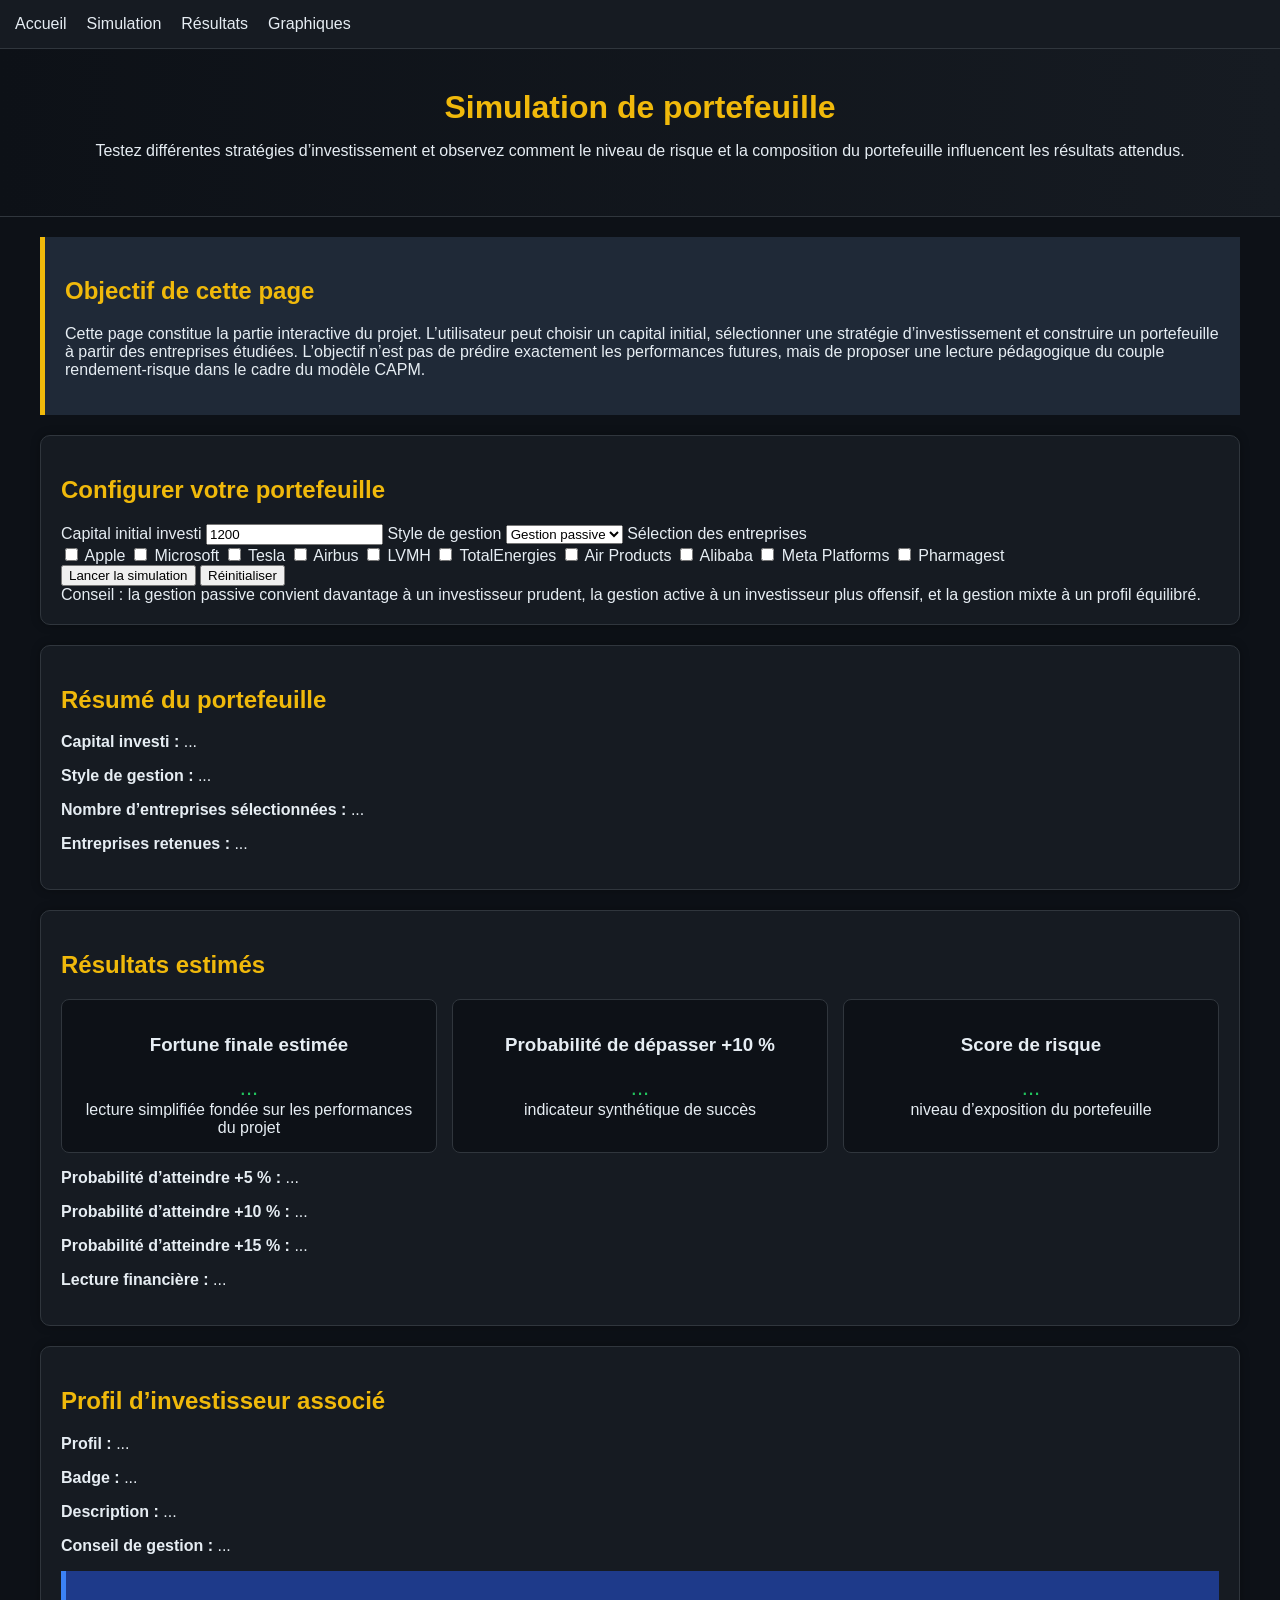
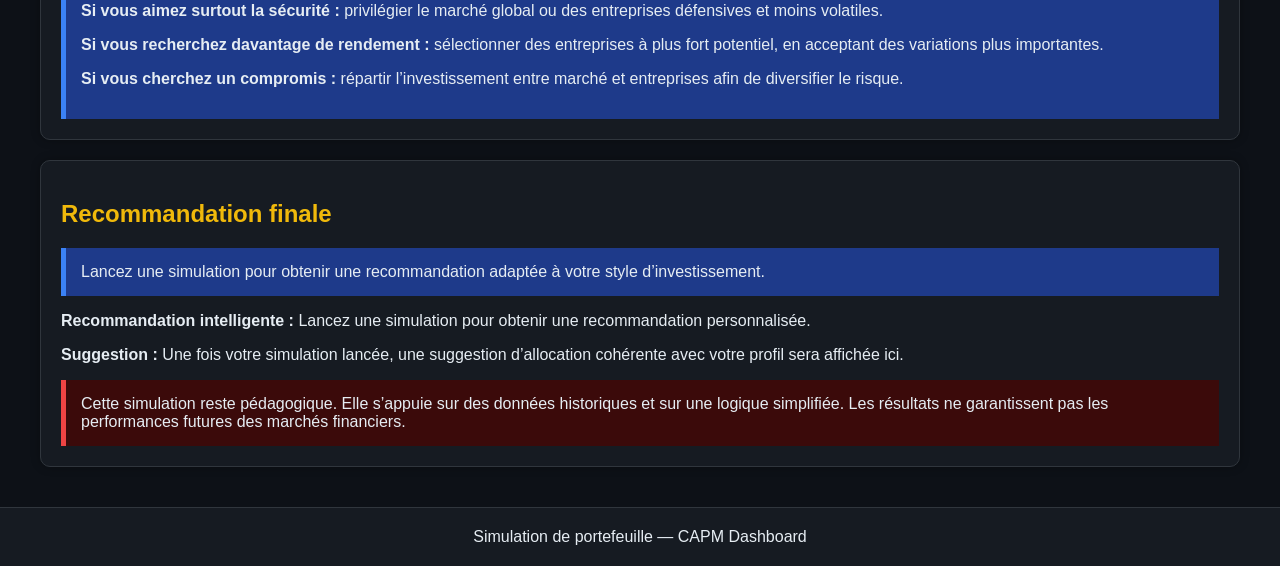
==== commit 742ef4c9: "Add files via upload" ====
--- a/simulation.html
+++ b/simulation.html
@@ -348,4 +348,4 @@
 </script>
 
 </body>
-</html>
+</html>
--- a/style.css
+++ b/style.css
@@ -1,347 +1,139 @@
+/* ===== GLOBAL ===== */
 body {
-    font-family: Arial, sans-serif;
-    background: linear-gradient(135deg, #dbeafe, #9ec5fe 45%, #1e3a8a 100%);
     margin: 0;
-    padding: 0;
-    color: #1f2937;
+    font-family: "Segoe UI", Arial, sans-serif;
+    background-color: #0d1117;
+    color: #e6edf3;
 }
 
+/* ===== NAVBAR ===== */
 nav {
-    background: rgba(255, 255, 255, 0.94);
-    padding: 18px 30px;
+    background-color: #161b22;
+    padding: 15px;
     display: flex;
-    justify-content: center;
-    gap: 28px;
-    box-shadow: 0 2px 12px rgba(15, 23, 42, 0.10);
-    position: sticky;
-    top: 0;
-    z-index: 1000;
-    backdrop-filter: blur(6px);
+    gap: 20px;
+    border-bottom: 1px solid #30363d;
 }
 
 nav a {
+    color: #e6edf3;
     text-decoration: none;
-    color: #1e3a8a;
-    font-weight: 700;
-    font-size: 16px;
-    transition: 0.2s ease;
+    font-weight: 500;
 }
 
 nav a:hover {
-    color: #0f172a;
+    color: #f0b90b;
 }
 
+/* ===== HEADER ===== */
 header {
+    padding: 40px;
     text-align: center;
-    padding: 56px 20px 24px 20px;
+    background: linear-gradient(90deg, #0d1117, #161b22);
+    border-bottom: 1px solid #30363d;
 }
 
 header h1 {
     margin: 0;
-    font-size: 48px;
-    color: #0f172a;
+    font-size: 32px;
+    color: #f0b90b;
 }
 
-header p {
-    font-size: 20px;
-    color: #243b53;
-    margin-top: 14px;
-    max-width: 980px;
-    margin-left: auto;
-    margin-right: auto;
-    line-height: 1.6;
+/* ===== CONTAINER ===== */
+.container {
+    max-width: 1200px;
+    margin: auto;
+    padding: 20px;
 }
 
-.container {
-    width: 88%;
-    margin: 50px auto;
+/* ===== CARD ===== */
+.card {
+    background-color: #161b22;
+    padding: 20px;
+    margin-bottom: 20px;
+    border-radius: 10px;
+    border: 1px solid #30363d;
+    box-shadow: 0 0 10px rgba(0,0,0,0.3);
 }
 
-.card {
-    background: rgba(255, 255, 255, 0.94);
-    border-radius: 24px;
-    padding: 28px;
-    margin-bottom: 26px;
-    box-shadow: 0 8px 24px rgba(15, 23, 42, 0.10);
-    border: 1px solid rgba(30, 58, 138, 0.08);
-    overflow: visible;
+/* ===== TITLES ===== */
+h2 {
+    color: #f0b90b;
 }
 
-h2 {
-    color: #1e3a8a;
-    margin-top: 0;
-    font-size: 28px;
+/* ===== BOXES ===== */
+.problem-box {
+    background-color: #1f2937;
+    padding: 20px;
+    border-left: 5px solid #f0b90b;
+    margin-bottom: 20px;
 }
 
-h3 {
-    color: #0f172a;
-    margin-bottom: 10px;
+.success-box {
+    background-color: #052e16;
+    padding: 15px;
+    border-left: 5px solid #22c55e;
+    margin-top: 10px;
 }
 
-p {
-    font-size: 16px;
-    line-height: 1.7;
-    color: #1f2937;
-}
-
-label {
-    font-weight: 700;
-    display: inline-block;
-    margin-bottom: 6px;
-    color: #0f172a;
-}
-
-input, select {
-    padding: 11px 12px;
-    border-radius: 12px;
-    border: 1px solid #cbd5e1;
-    margin-top: 6px;
-    margin-bottom: 16px;
-    font-size: 15px;
-    width: 100%;
-    box-sizing: border-box;
-    background: #ffffff;
-    color: #0f172a;
-}
-
-button {
-    background: linear-gradient(90deg, #2563eb, #1e40af);
-    border: none;
-    padding: 14px 24px;
-    color: white;
-    border-radius: 14px;
-    cursor: pointer;
-    font-weight: 700;
-    font-size: 15px;
-    box-shadow: 0 4px 12px rgba(37, 99, 235, 0.22);
-    transition: 0.2s ease;
-}
-
-button:hover {
-    transform: translateY(-1px);
-    opacity: 0.97;
-}
-
-button.secondary {
-    background: linear-gradient(90deg, #475569, #334155);
-    box-shadow: 0 4px 12px rgba(51, 65, 85, 0.20);
-}
-
-.actions {
-    display: grid;
-    grid-template-columns: repeat(2, 1fr);
-    gap: 10px 30px;
+.warning-box {
+    background-color: #3b0a0a;
+    padding: 15px;
+    border-left: 5px solid #ef4444;
     margin-top: 10px;
-    margin-bottom: 18px;
-}
-
-.actions label {
-    font-weight: 600;
-    margin-bottom: 0;
-}
-
-.result-box {
-    background: #eff6ff;
-    border-radius: 18px;
-    padding: 20px;
-    margin-top: 14px;
-    border: 1px solid rgba(30, 58, 138, 0.08);
-}
-
-.result-box p {
-    margin: 12px 0;
-    line-height: 1.7;
-}
-
-.highlight {
-    color: #1e3a8a;
-    font-weight: 700;
 }
 
 .tip-box {
-    background: #eff6ff;
-    border-left: 6px solid #2563eb;
-    padding: 16px 18px;
-    border-radius: 14px;
-    margin-top: 16px;
+    background-color: #1e3a8a;
+    padding: 15px;
+    border-left: 5px solid #3b82f6;
+    margin-top: 10px;
 }
 
-.warning-box {
-    background: #fff7ed;
-    border-left: 6px solid #f59e0b;
-    padding: 16px 18px;
-    border-radius: 14px;
-    margin-top: 16px;
-    color: #7c2d12;
+/* ===== GRAPH ===== */
+img {
+    width: 100%;
+    border-radius: 10px;
+    margin-top: 15px;
 }
 
-.success-box {
-    background: #ecfdf5;
-    border-left: 6px solid #10b981;
-    padding: 16px 18px;
-    border-radius: 14px;
-    margin-top: 16px;
-    color: #065f46;
+/* ===== TABLE ===== */
+.table-like {
+    width: 100%;
+    border-collapse: collapse;
 }
 
-.grid-2 {
-    display: grid;
-    grid-template-columns: 1fr 1fr;
-    gap: 22px;
+.table-like th, .table-like td {
+    border: 1px solid #30363d;
+    padding: 10px;
+    text-align: center;
 }
 
+/* ===== METRICS ===== */
+.metric-card {
+    background-color: #0d1117;
+    padding: 15px;
+    border-radius: 8px;
+    border: 1px solid #30363d;
+    text-align: center;
+}
+
+.metric-value {
+    font-size: 22px;
+    color: #22c55e;
+}
+
+/* ===== GRID ===== */
 .grid-3 {
     display: grid;
     grid-template-columns: repeat(3, 1fr);
-    gap: 18px;
+    gap: 15px;
 }
 
-.metric-card {
-    background: #ffffff;
-    border-radius: 18px;
-    padding: 18px;
-    box-shadow: 0 4px 14px rgba(15, 23, 42, 0.08);
-    border: 1px solid rgba(30, 58, 138, 0.08);
-}
-
-.metric-card h3 {
-    margin-top: 0;
-    font-size: 17px;
-    color: #1e3a8a;
-}
-
-.metric-value {
-    font-size: 28px;
-    font-weight: 700;
-    color: #0f172a;
-    margin-top: 8px;
-}
-
-.metric-subtitle {
-    font-size: 14px;
-    color: #475569;
-    margin-top: 6px;
-}
-
-.profile-badge {
-    display: inline-block;
-    padding: 8px 14px;
-    border-radius: 999px;
-    font-weight: 700;
-    font-size: 14px;
-    margin-top: 8px;
-}
-
-.badge-prudent {
-    background: #dbeafe;
-    color: #1d4ed8;
-}
-
-.badge-equilibre {
-    background: #e0e7ff;
-    color: #4338ca;
-}
-
-.badge-dynamique {
-    background: #dbeafe;
-    color: #1e3a8a;
-}
-
-.chart-card img,
-img {
-    max-width: 100%;
-    border-radius: 18px;
-    margin-top: 18px;
-    box-shadow: 0 6px 18px rgba(15, 23, 42, 0.12);
-}
-
-.risk-bar-container {
-    width: 100%;
-    background: #dbeafe;
-    border-radius: 999px;
-    overflow: hidden;
-    height: 18px;
-    margin-top: 10px;
-}
-
-.risk-bar {
-    height: 18px;
-    border-radius: 999px;
-    background: linear-gradient(90deg, #10b981, #3b82f6, #1e3a8a);
-    width: 0%;
-    transition: width 0.4s ease;
-}
-
-.table-like {
-    width: 100%;
-    border-collapse: collapse;
-    margin-top: 12px;
-}
-
-.table-like th,
-.table-like td {
-    text-align: left;
-    padding: 12px 10px;
-    border-bottom: 1px solid #e2e8f0;
-    font-size: 15px;
-    color: #1f2937;
-}
-
-.table-like th {
-    color: #1e3a8a;
-    background: #eff6ff;
-}
-
+/* ===== FOOTER ===== */
 .footer {
     text-align: center;
-    padding: 28px;
-    color: #eaf2ff;
-    font-size: 15px;
-}
-
-.small-note {
-    font-size: 13px;
-    color: #475569;
-    margin-top: 8px;
-}
-
-.problem-box {
-    background: rgba(255, 255, 255, 0.95);
-    border: 1px solid rgba(30, 58, 138, 0.10);
-    border-left: 6px solid #2563eb;
-    border-radius: 18px;
     padding: 20px;
-    margin-top: 24px;
-    box-shadow: 0 8px 20px rgba(15, 23, 42, 0.08);
-}
-
-.problem-box h2 {
-    margin-bottom: 10px;
-}
-
-@media (max-width: 950px) {
-    .container {
-        width: 92%;
-    }
-
-    .grid-2,
-    .grid-3,
-    .actions {
-        grid-template-columns: 1fr;
-    }
-
-    header h1 {
-        font-size: 36px;
-    }
-
-    header p {
-        font-size: 18px;
-    }
-}
-.problem-box {
-    margin-bottom: 40px; /* espace en dessous */
-}
-
-.card {
-    margin-top: 30px; /* espace entre les blocs */
-}
+    background-color: #161b22;
+    border-top: 1px solid #30363d;
+}
